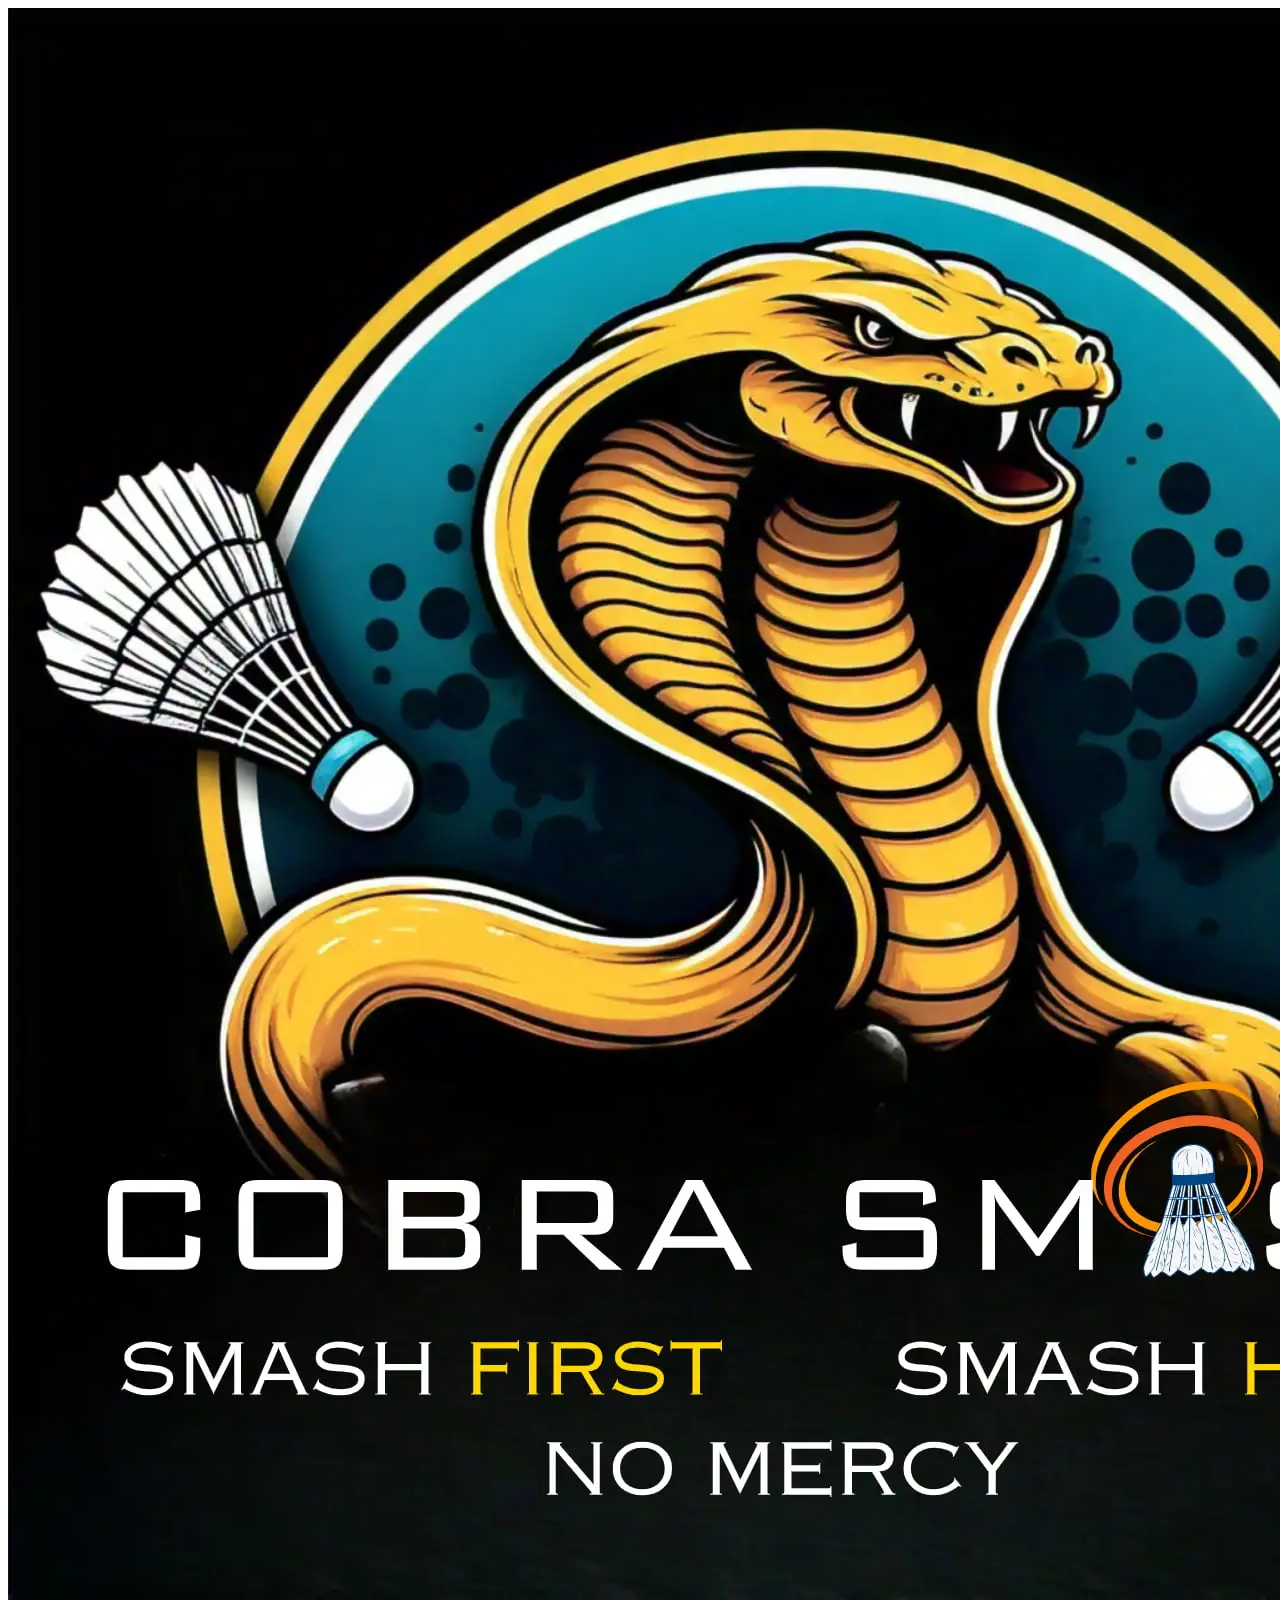
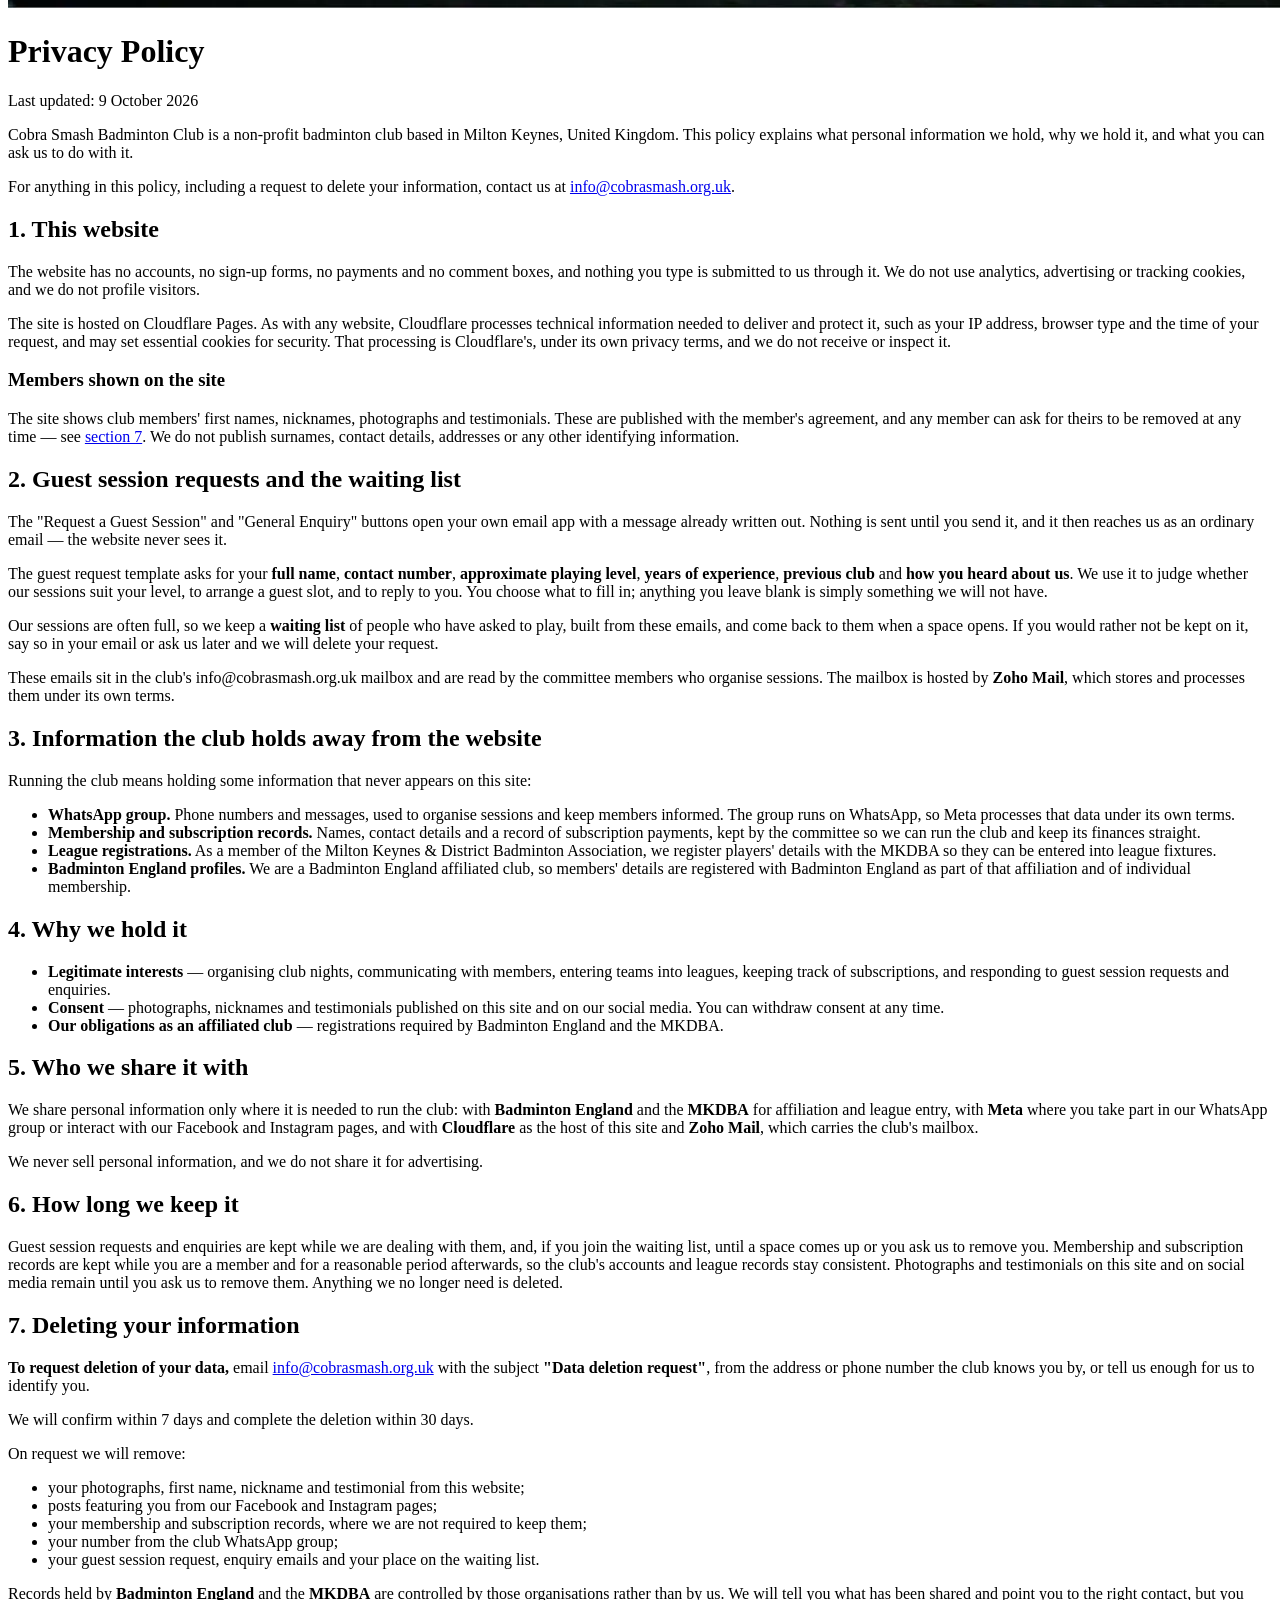
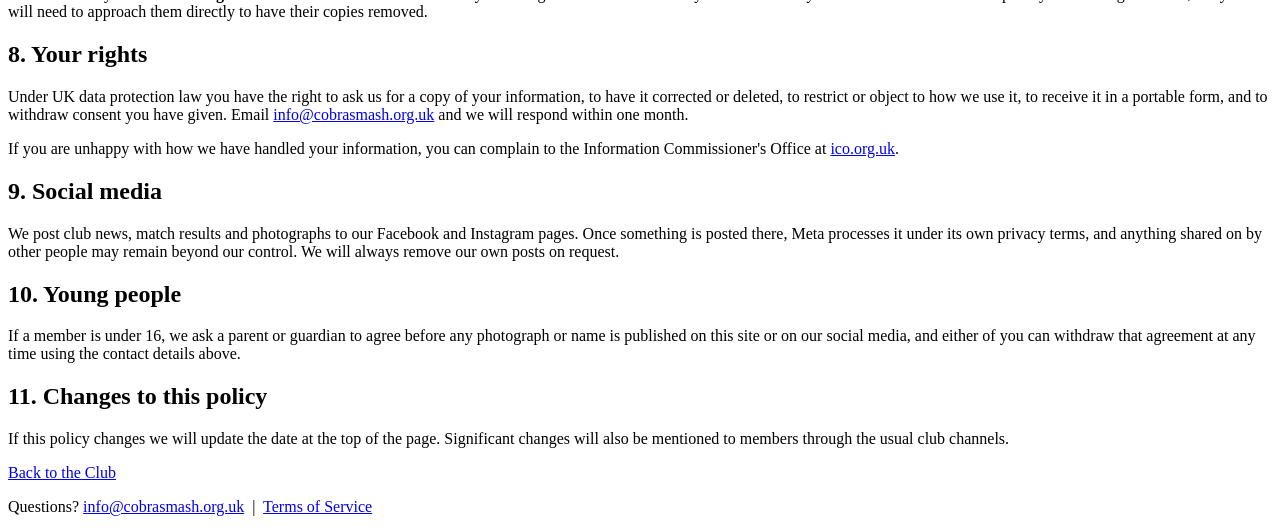
==== public/privacy/index.html @ b09c7e60 "Add Privacy Policy and Terms of Service pages The footer links have always pointed at "#". They now " ====
<!DOCTYPE html>
<html lang="en">
<head>
    <meta charset="UTF-8">
    <meta name="viewport" content="width=device-width, initial-scale=1.0">
    <title>Privacy Policy - Cobra Smash Badminton Club</title>
    <meta name="description" content="How Cobra Smash Badminton Club handles personal information, and how to ask for your data to be deleted.">
    <link rel="canonical" href="https://cobrasmash.org.uk/privacy/">

    <link rel="icon" href="/favicon.ico" sizes="48x48 32x32 16x16">
    <link rel="icon" type="image/png" sizes="96x96" href="/assets/images/favicon-96x96.png">
    <link rel="apple-touch-icon" sizes="180x180" href="/assets/images/apple-touch-icon.png">
    <meta name="theme-color" content="#0a0a0a">

    <link rel="preconnect" href="https://fonts.googleapis.com">
    <link rel="preconnect" href="https://fonts.gstatic.com" crossorigin>
    <link rel="stylesheet" href="https://fonts.googleapis.com/css2?family=Oswald:wght@500;700&family=Roboto:wght@400;700&display=swap">
    <link rel="stylesheet" href="/assets/css/legal.css">
</head>
<body>
<div class="page">

    <header class="masthead">
        <a href="/"><img src="/assets/images/csbs-logo.webp" alt="Cobra Smash Badminton Club"></a>
        <h1>Privacy Policy</h1>
        <p class="updated">Last updated: 9 October 2026</p>
    </header>

    <p>Cobra Smash Badminton Club is a non-profit badminton club based in Milton Keynes, United
        Kingdom. This policy explains what personal information we hold, why we hold it, and what
        you can ask us to do with it.</p>

    <p>For anything in this policy, including a request to delete your information, contact us at
        <a href="mailto:info@cobrasmash.org.uk">info@cobrasmash.org.uk</a>.</p>

    <h2>1. This website</h2>

    <p>The website has no accounts, no sign-up forms, no payments and no comment boxes, and
        nothing you type is submitted to us through it. We do not use analytics, advertising or
        tracking cookies, and we do not profile visitors.</p>

    <p>The site is hosted on Cloudflare Pages. As with any website, Cloudflare processes technical
        information needed to deliver and protect it, such as your IP address, browser type and the
        time of your request, and may set essential cookies for security. That processing is
        Cloudflare's, under its own privacy terms, and we do not receive or inspect it.</p>

    <h3>Members shown on the site</h3>

    <p>The site shows club members' first names, nicknames, photographs and testimonials. These are
        published with the member's agreement, and any member can ask for theirs to be removed at
        any time — see <a href="#data-deletion">section 7</a>. We do not publish surnames, contact
        details, addresses or any other identifying information.</p>

    <h2>2. Guest session requests and the waiting list</h2>

    <p>The "Request a Guest Session" and "General Enquiry" buttons open your own email app with a
        message already written out. Nothing is sent until you send it, and it then reaches us as
        an ordinary email — the website never sees it.</p>

    <p>The guest request template asks for your <strong>full name</strong>,
        <strong>contact number</strong>, <strong>approximate playing level</strong>,
        <strong>years of experience</strong>, <strong>previous club</strong> and
        <strong>how you heard about us</strong>. We use it to judge whether our sessions suit your
        level, to arrange a guest slot, and to reply to you. You choose what to fill in; anything
        you leave blank is simply something we will not have.</p>

    <p>Our sessions are often full, so we keep a <strong>waiting list</strong> of people who have
        asked to play, built from these emails, and come back to them when a space opens. If you
        would rather not be kept on it, say so in your email or ask us later and we will delete
        your request.</p>

    <p>These emails sit in the club's info@cobrasmash.org.uk mailbox and are read by the committee
        members who organise sessions. The mailbox is hosted by <strong>Zoho Mail</strong>, which
        stores and processes them under its own terms.</p>

    <h2>3. Information the club holds away from the website</h2>

    <p>Running the club means holding some information that never appears on this site:</p>

    <ul>
        <li><strong>WhatsApp group.</strong> Phone numbers and messages, used to organise sessions
            and keep members informed. The group runs on WhatsApp, so Meta processes that data
            under its own terms.</li>
        <li><strong>Membership and subscription records.</strong> Names, contact details and a
            record of subscription payments, kept by the committee so we can run the club and keep
            its finances straight.</li>
        <li><strong>League registrations.</strong> As a member of the Milton Keynes &amp; District
            Badminton Association, we register players' details with the MKDBA so they can be
            entered into league fixtures.</li>
        <li><strong>Badminton England profiles.</strong> We are a Badminton England affiliated
            club, so members' details are registered with Badminton England as part of that
            affiliation and of individual membership.</li>
    </ul>

    <h2>4. Why we hold it</h2>

    <ul>
        <li><strong>Legitimate interests</strong> — organising club nights, communicating with
            members, entering teams into leagues, keeping track of subscriptions, and responding to
            guest session requests and enquiries.</li>
        <li><strong>Consent</strong> — photographs, nicknames and testimonials published on this
            site and on our social media. You can withdraw consent at any time.</li>
        <li><strong>Our obligations as an affiliated club</strong> — registrations required by
            Badminton England and the MKDBA.</li>
    </ul>

    <h2>5. Who we share it with</h2>

    <p>We share personal information only where it is needed to run the club: with
        <strong>Badminton England</strong> and the <strong>MKDBA</strong> for affiliation and league
        entry, with <strong>Meta</strong> where you take part in our WhatsApp group or interact with
        our Facebook and Instagram pages, and with <strong>Cloudflare</strong> as the host of this
        site and <strong>Zoho Mail</strong>, which carries the club's mailbox.</p>

    <p>We never sell personal information, and we do not share it for advertising.</p>

    <h2>6. How long we keep it</h2>

    <p>Guest session requests and enquiries are kept while we are dealing with them, and, if you
        join the waiting list, until a space comes up or you ask us to remove you. Membership and
        subscription records are kept while you are a member and for a reasonable period
        afterwards, so the club's accounts and league records stay consistent. Photographs
        and testimonials on this site and on social media remain until you ask us to remove them.
        Anything we no longer need is deleted.</p>

    <h2 id="data-deletion">7. Deleting your information</h2>

    <div class="callout">
        <p><strong>To request deletion of your data,</strong> email
            <a href="mailto:info@cobrasmash.org.uk?subject=Data%20deletion%20request">info@cobrasmash.org.uk</a>
            with the subject <strong>"Data deletion request"</strong>, from the address or phone
            number the club knows you by, or tell us enough for us to identify you.</p>
        <p>We will confirm within 7 days and complete the deletion within 30 days.</p>
    </div>

    <p>On request we will remove:</p>

    <ul>
        <li>your photographs, first name, nickname and testimonial from this website;</li>
        <li>posts featuring you from our Facebook and Instagram pages;</li>
        <li>your membership and subscription records, where we are not required to keep them;</li>
        <li>your number from the club WhatsApp group;</li>
        <li>your guest session request, enquiry emails and your place on the waiting list.</li>
    </ul>

    <p>Records held by <strong>Badminton England</strong> and the <strong>MKDBA</strong> are
        controlled by those organisations rather than by us. We will tell you what has been shared
        and point you to the right contact, but you will need to approach them directly to have
        their copies removed.</p>

    <h2>8. Your rights</h2>

    <p>Under UK data protection law you have the right to ask us for a copy of your information, to
        have it corrected or deleted, to restrict or object to how we use it, to receive it in a
        portable form, and to withdraw consent you have given. Email
        <a href="mailto:info@cobrasmash.org.uk">info@cobrasmash.org.uk</a> and we will respond
        within one month.</p>

    <p>If you are unhappy with how we have handled your information, you can complain to the
        Information Commissioner's Office at
        <a href="https://ico.org.uk/" rel="noopener" target="_blank">ico.org.uk</a>.</p>

    <h2>9. Social media</h2>

    <p>We post club news, match results and photographs to our Facebook and Instagram pages. Once
        something is posted there, Meta processes it under its own privacy terms, and anything
        shared on by other people may remain beyond our control. We will always remove our own
        posts on request.</p>

    <h2>10. Young people</h2>

    <p>If a member is under 16, we ask a parent or guardian to agree before any photograph or name
        is published on this site or on our social media, and either of you can withdraw that
        agreement at any time using the contact details above.</p>

    <h2>11. Changes to this policy</h2>

    <p>If this policy changes we will update the date at the top of the page. Significant changes
        will also be mentioned to members through the usual club channels.</p>

    <footer class="page-footer">
        <a class="btn" href="/">Back to the Club</a>
        <p>Questions? <a href="mailto:info@cobrasmash.org.uk">info@cobrasmash.org.uk</a> &nbsp;|&nbsp;
            <a href="/terms/">Terms of Service</a></p>
    </footer>

</div>
</body>
</html>
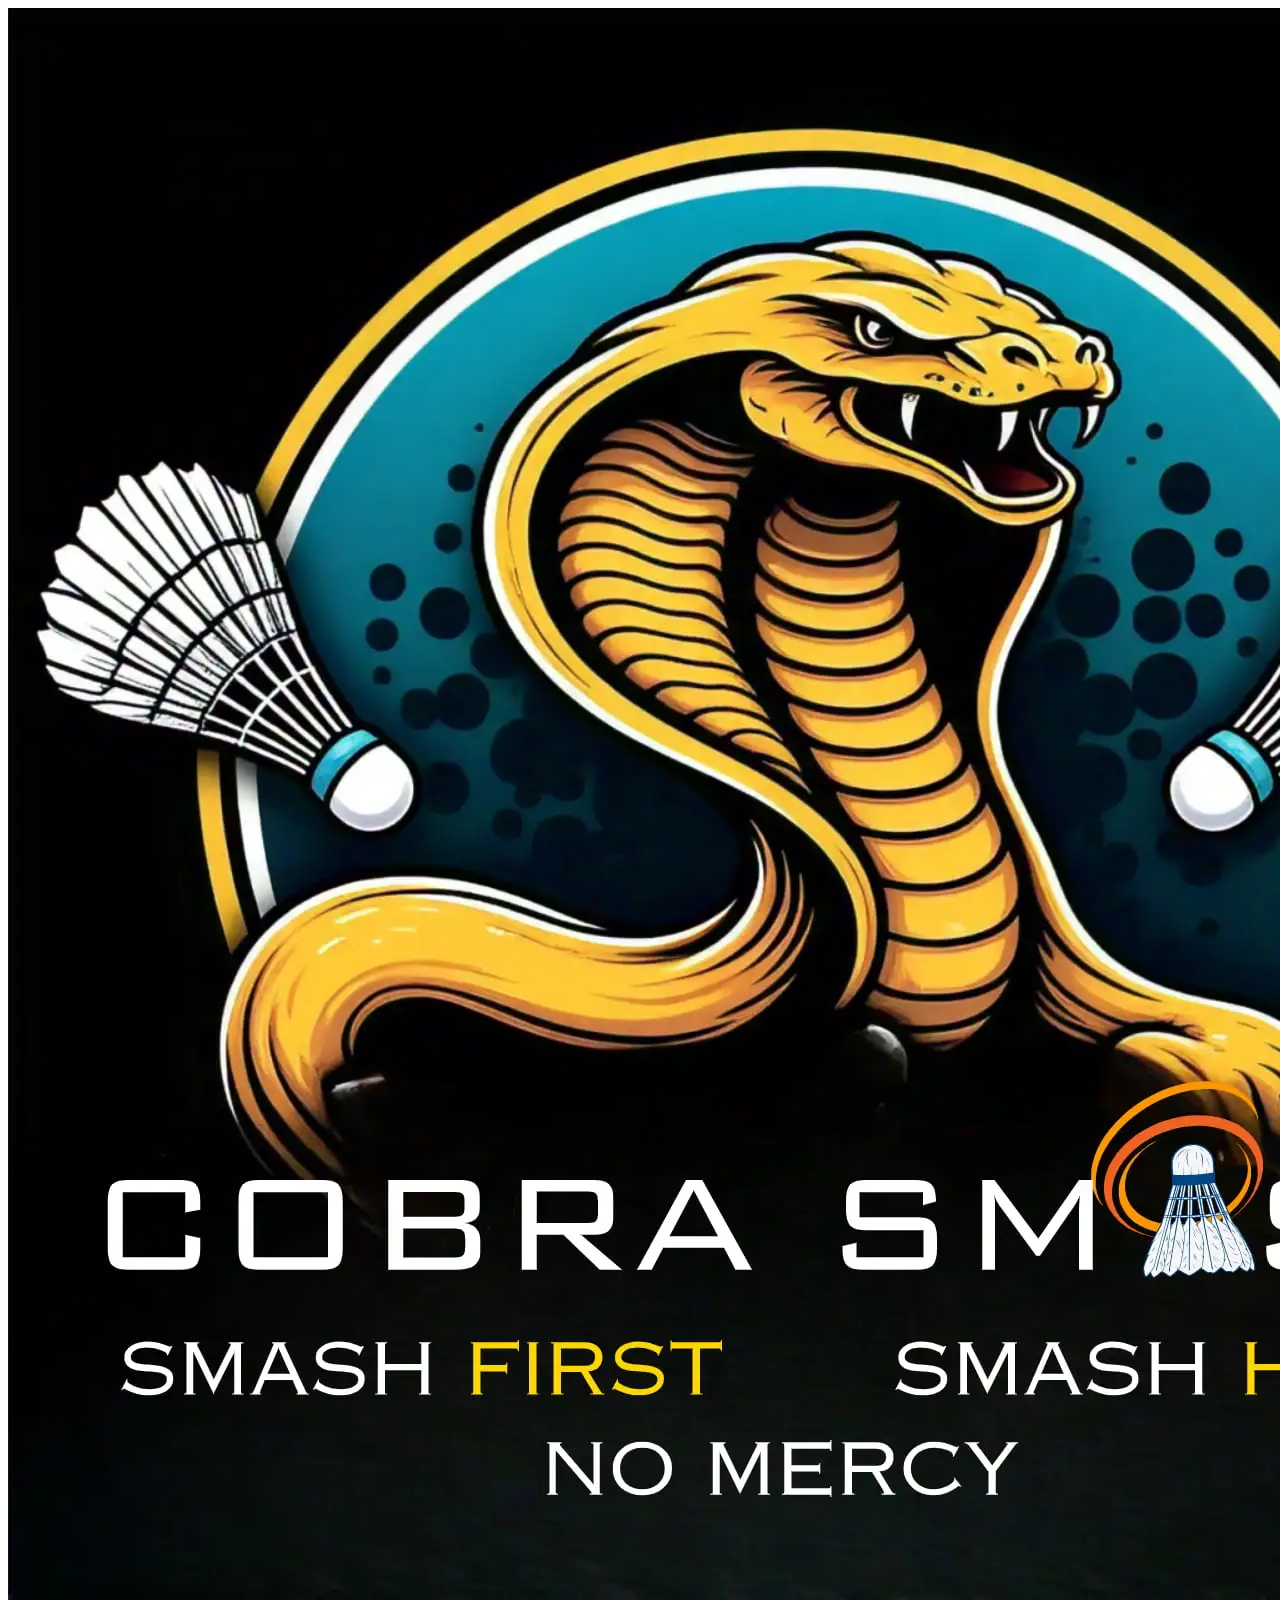
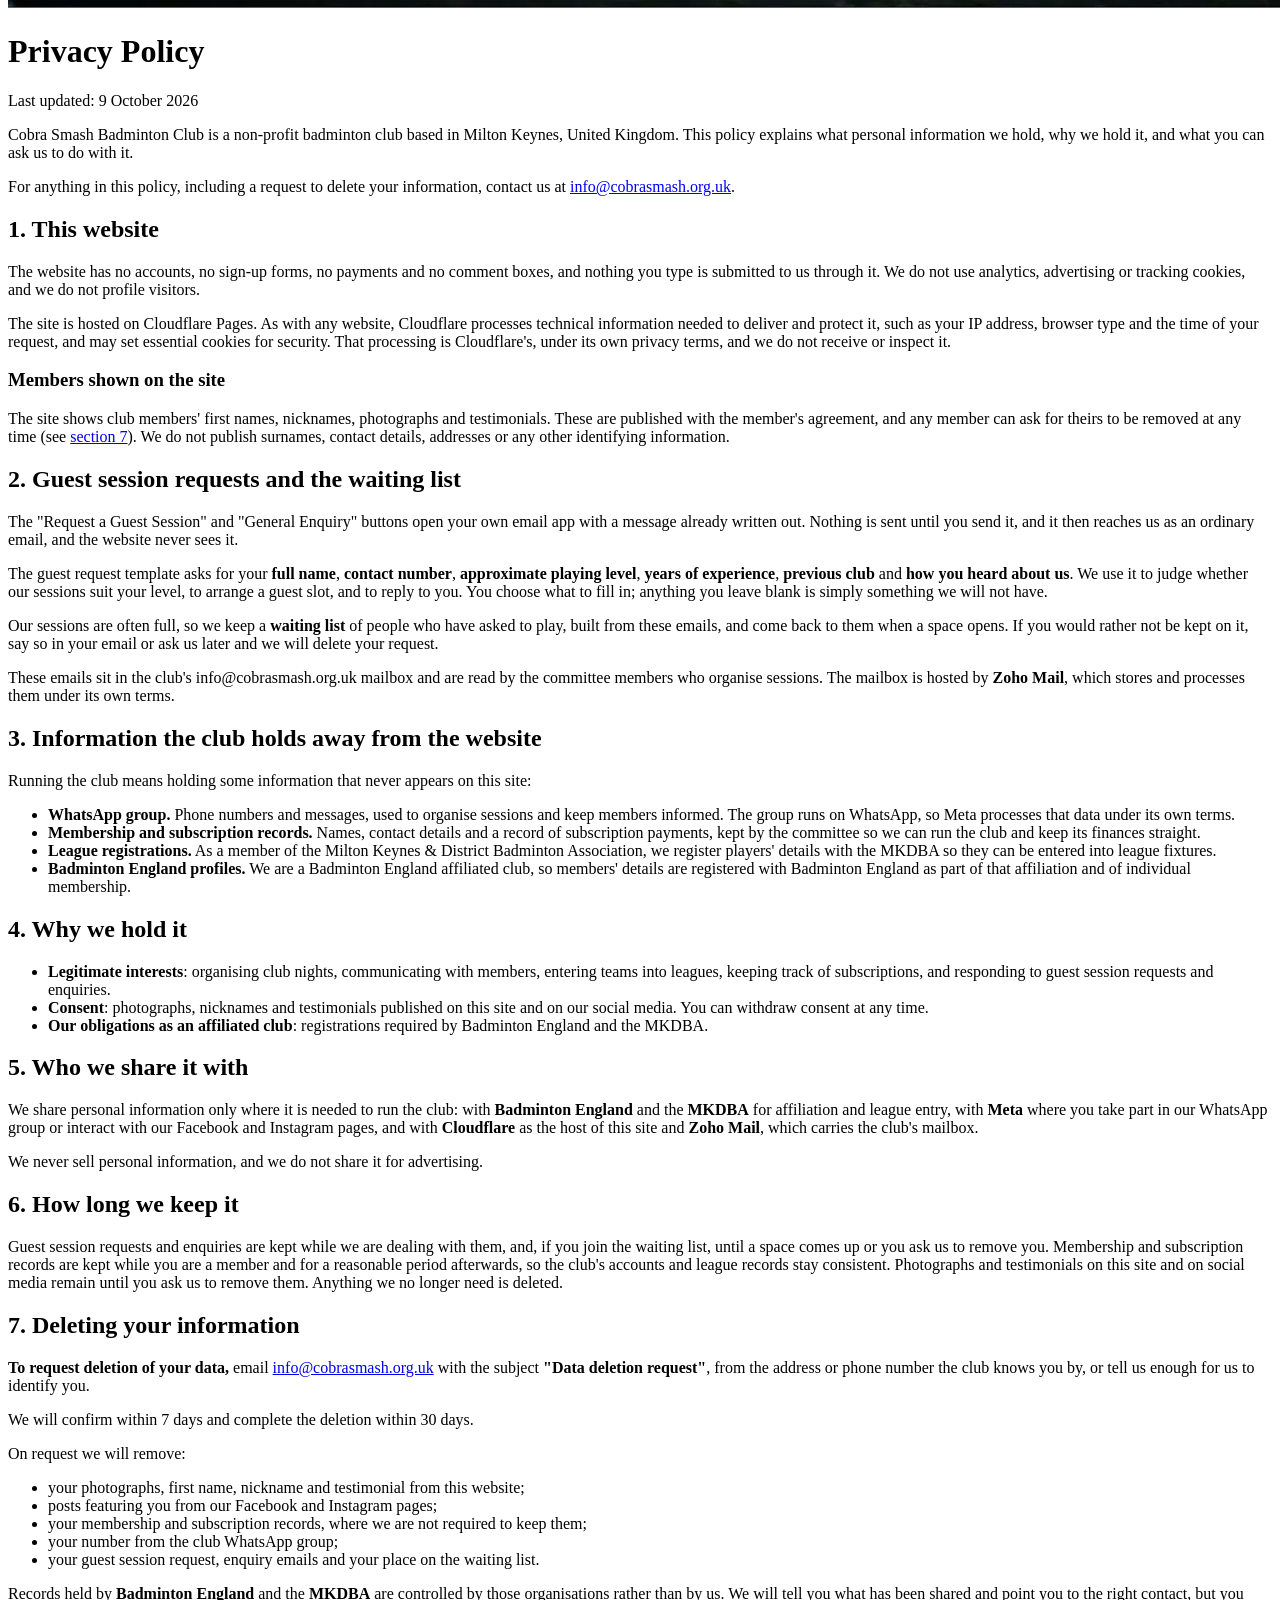
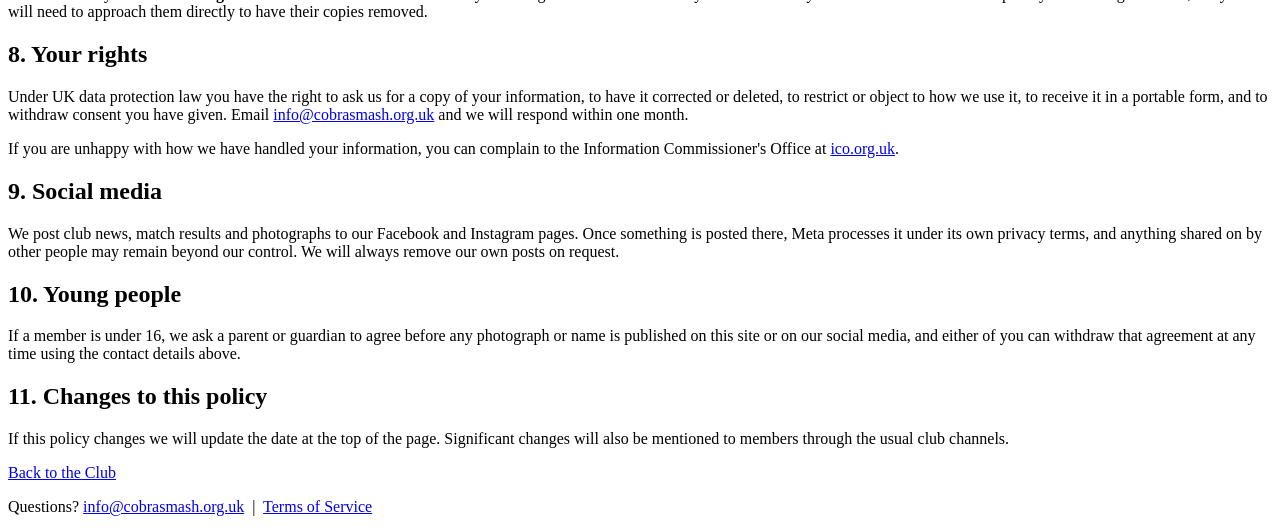
==== commit 501edfe8: "Rewrite site copy without em dashes and update the sponsorship spend list Rewrite the em-dash clause" ====
--- a/public/privacy/index.html
+++ b/public/privacy/index.html
@@ -48,14 +48,14 @@
 
     <p>The site shows club members' first names, nicknames, photographs and testimonials. These are
         published with the member's agreement, and any member can ask for theirs to be removed at
-        any time — see <a href="#data-deletion">section 7</a>. We do not publish surnames, contact
+        any time (see <a href="#data-deletion">section 7</a>). We do not publish surnames, contact
         details, addresses or any other identifying information.</p>
 
     <h2>2. Guest session requests and the waiting list</h2>
 
     <p>The "Request a Guest Session" and "General Enquiry" buttons open your own email app with a
         message already written out. Nothing is sent until you send it, and it then reaches us as
-        an ordinary email — the website never sees it.</p>
+        an ordinary email, and the website never sees it.</p>
 
     <p>The guest request template asks for your <strong>full name</strong>,
         <strong>contact number</strong>, <strong>approximate playing level</strong>,
@@ -95,12 +95,12 @@
     <h2>4. Why we hold it</h2>
 
     <ul>
-        <li><strong>Legitimate interests</strong> — organising club nights, communicating with
+        <li><strong>Legitimate interests</strong>: organising club nights, communicating with
             members, entering teams into leagues, keeping track of subscriptions, and responding to
             guest session requests and enquiries.</li>
-        <li><strong>Consent</strong> — photographs, nicknames and testimonials published on this
+        <li><strong>Consent</strong>: photographs, nicknames and testimonials published on this
             site and on our social media. You can withdraw consent at any time.</li>
-        <li><strong>Our obligations as an affiliated club</strong> — registrations required by
+        <li><strong>Our obligations as an affiliated club</strong>: registrations required by
             Badminton England and the MKDBA.</li>
     </ul>
 
